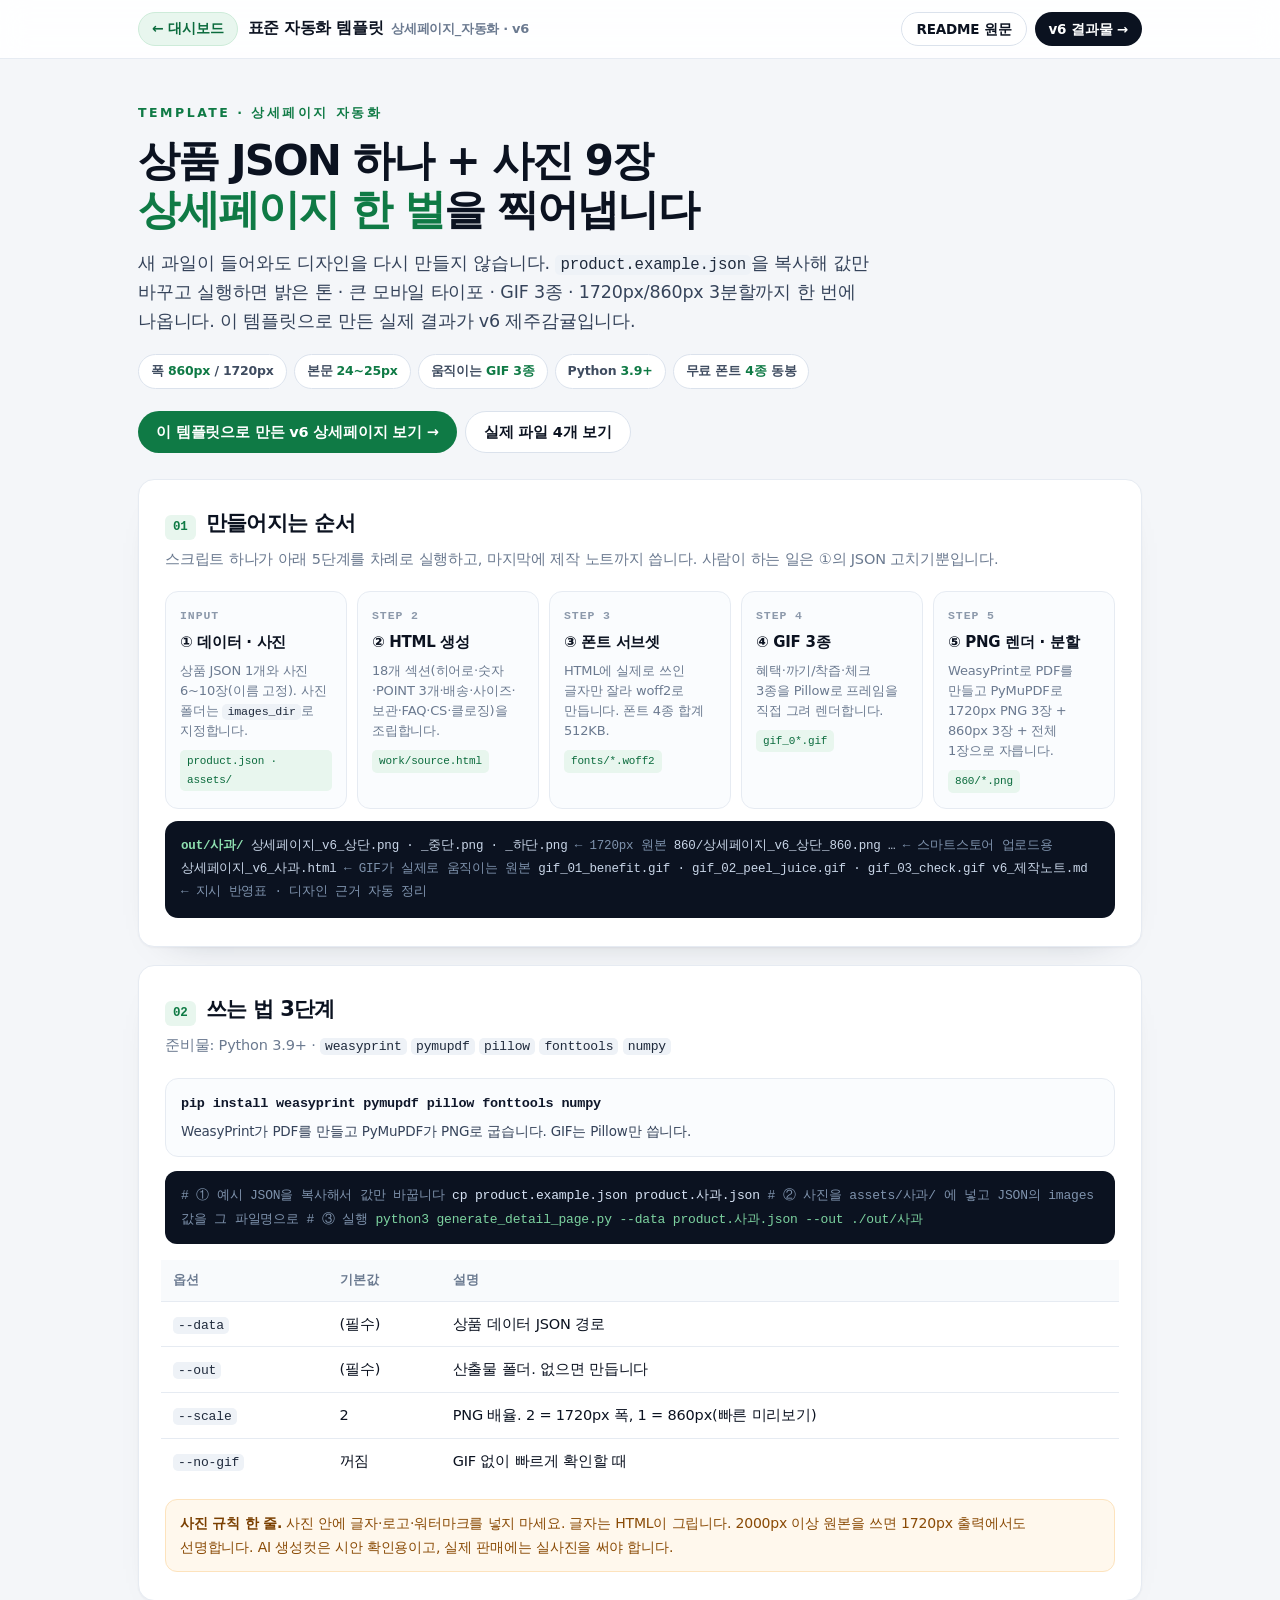
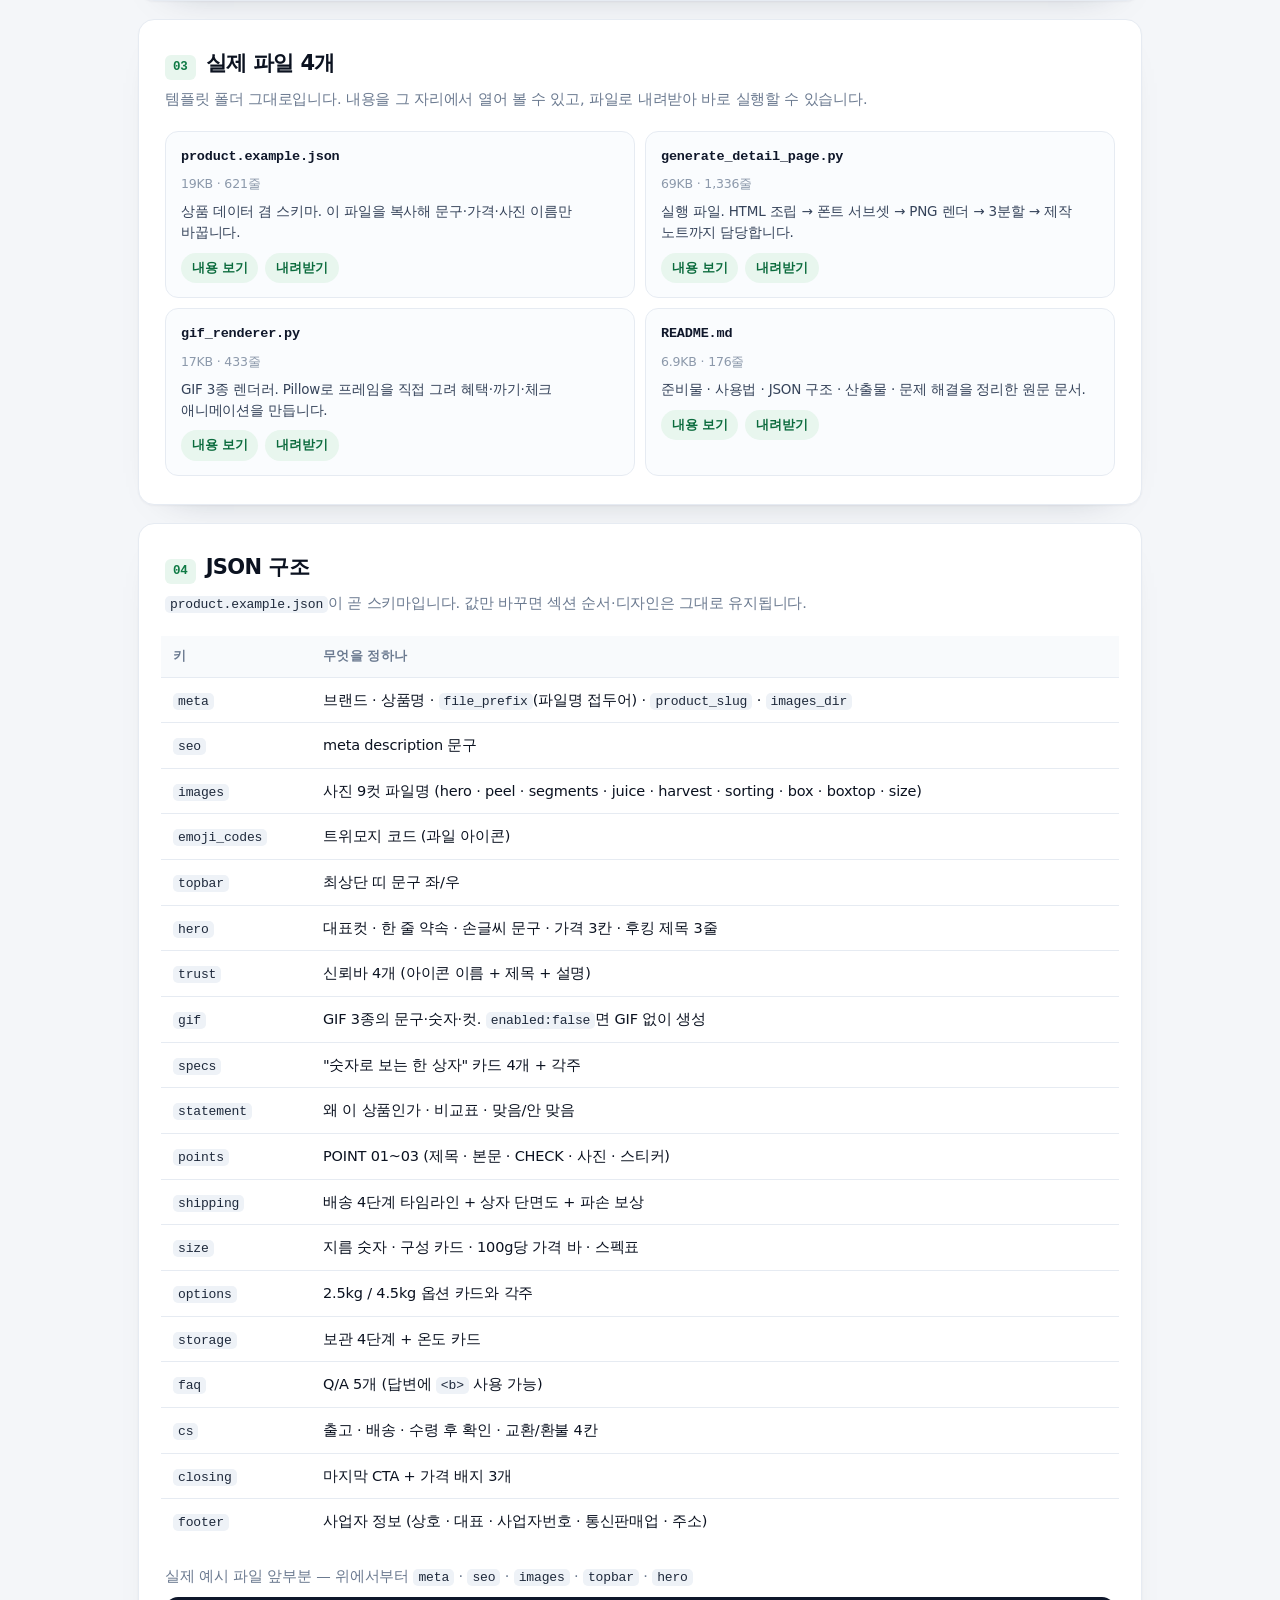
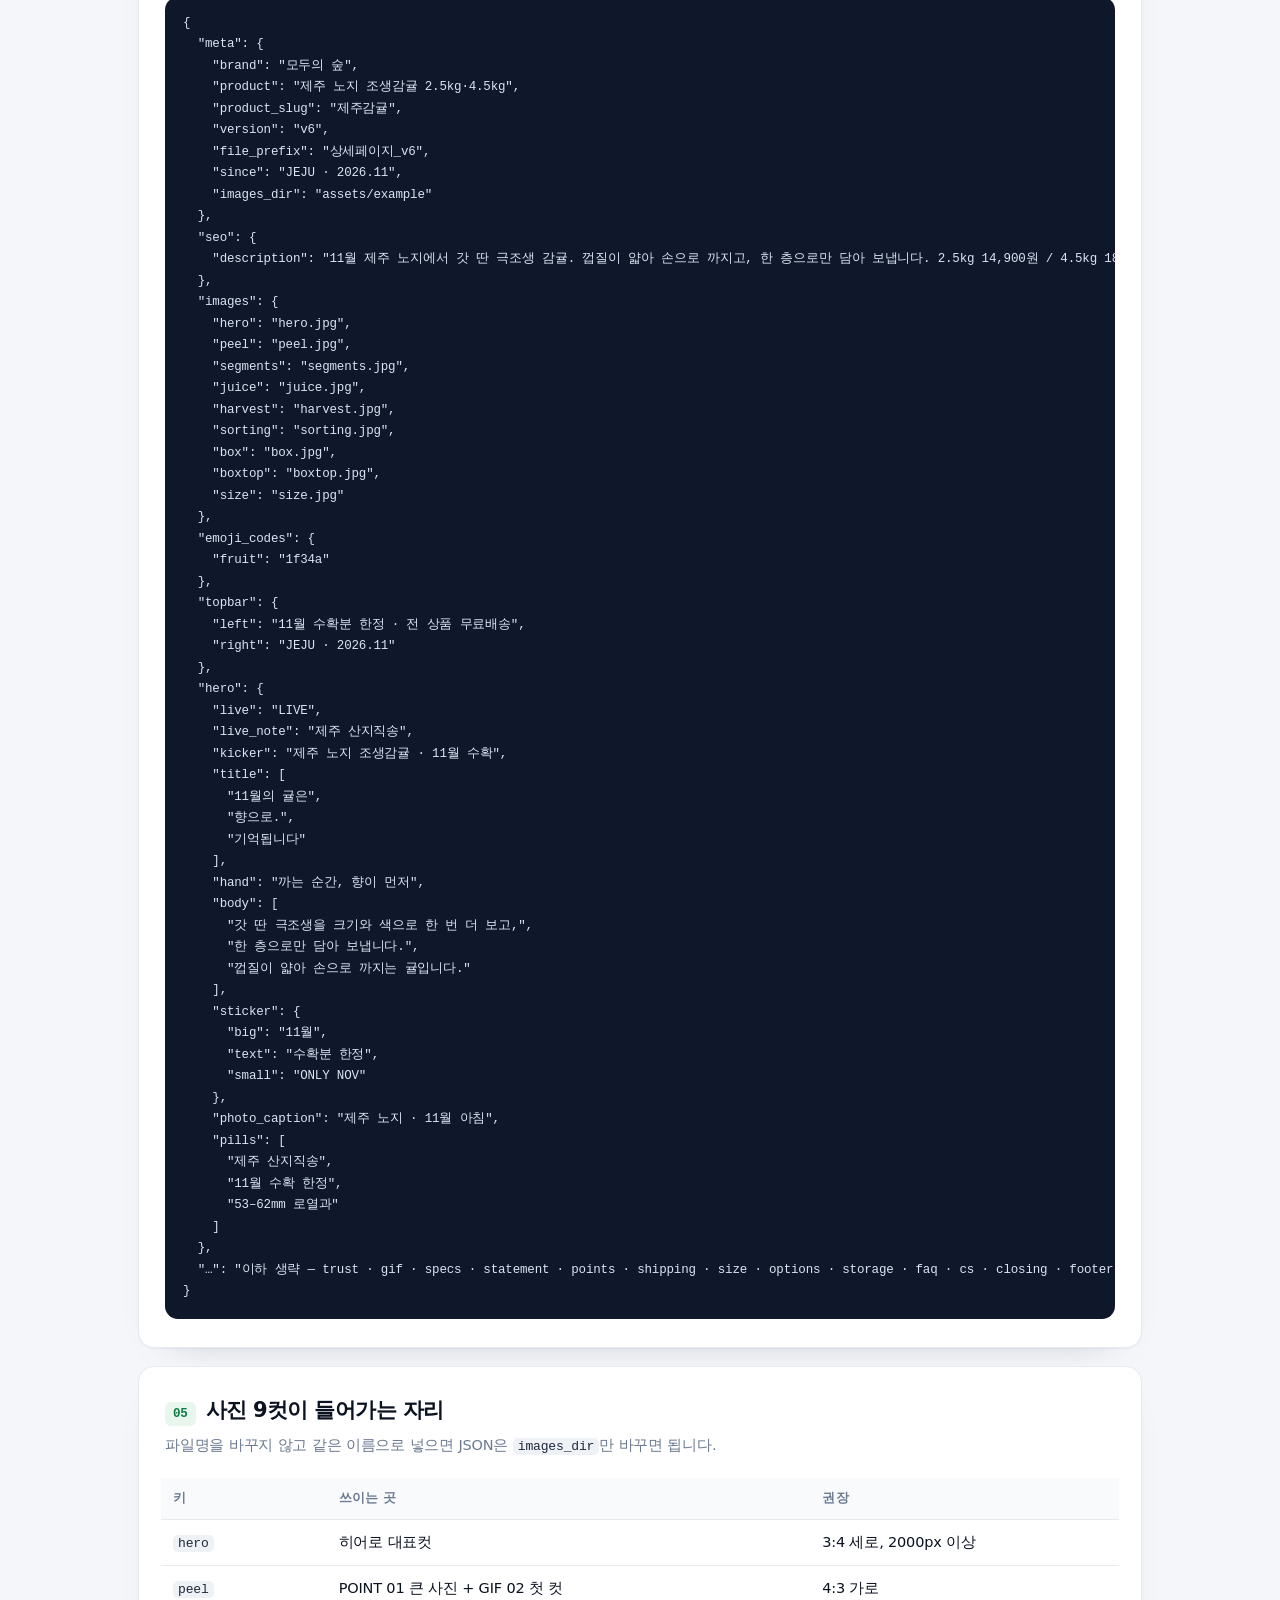
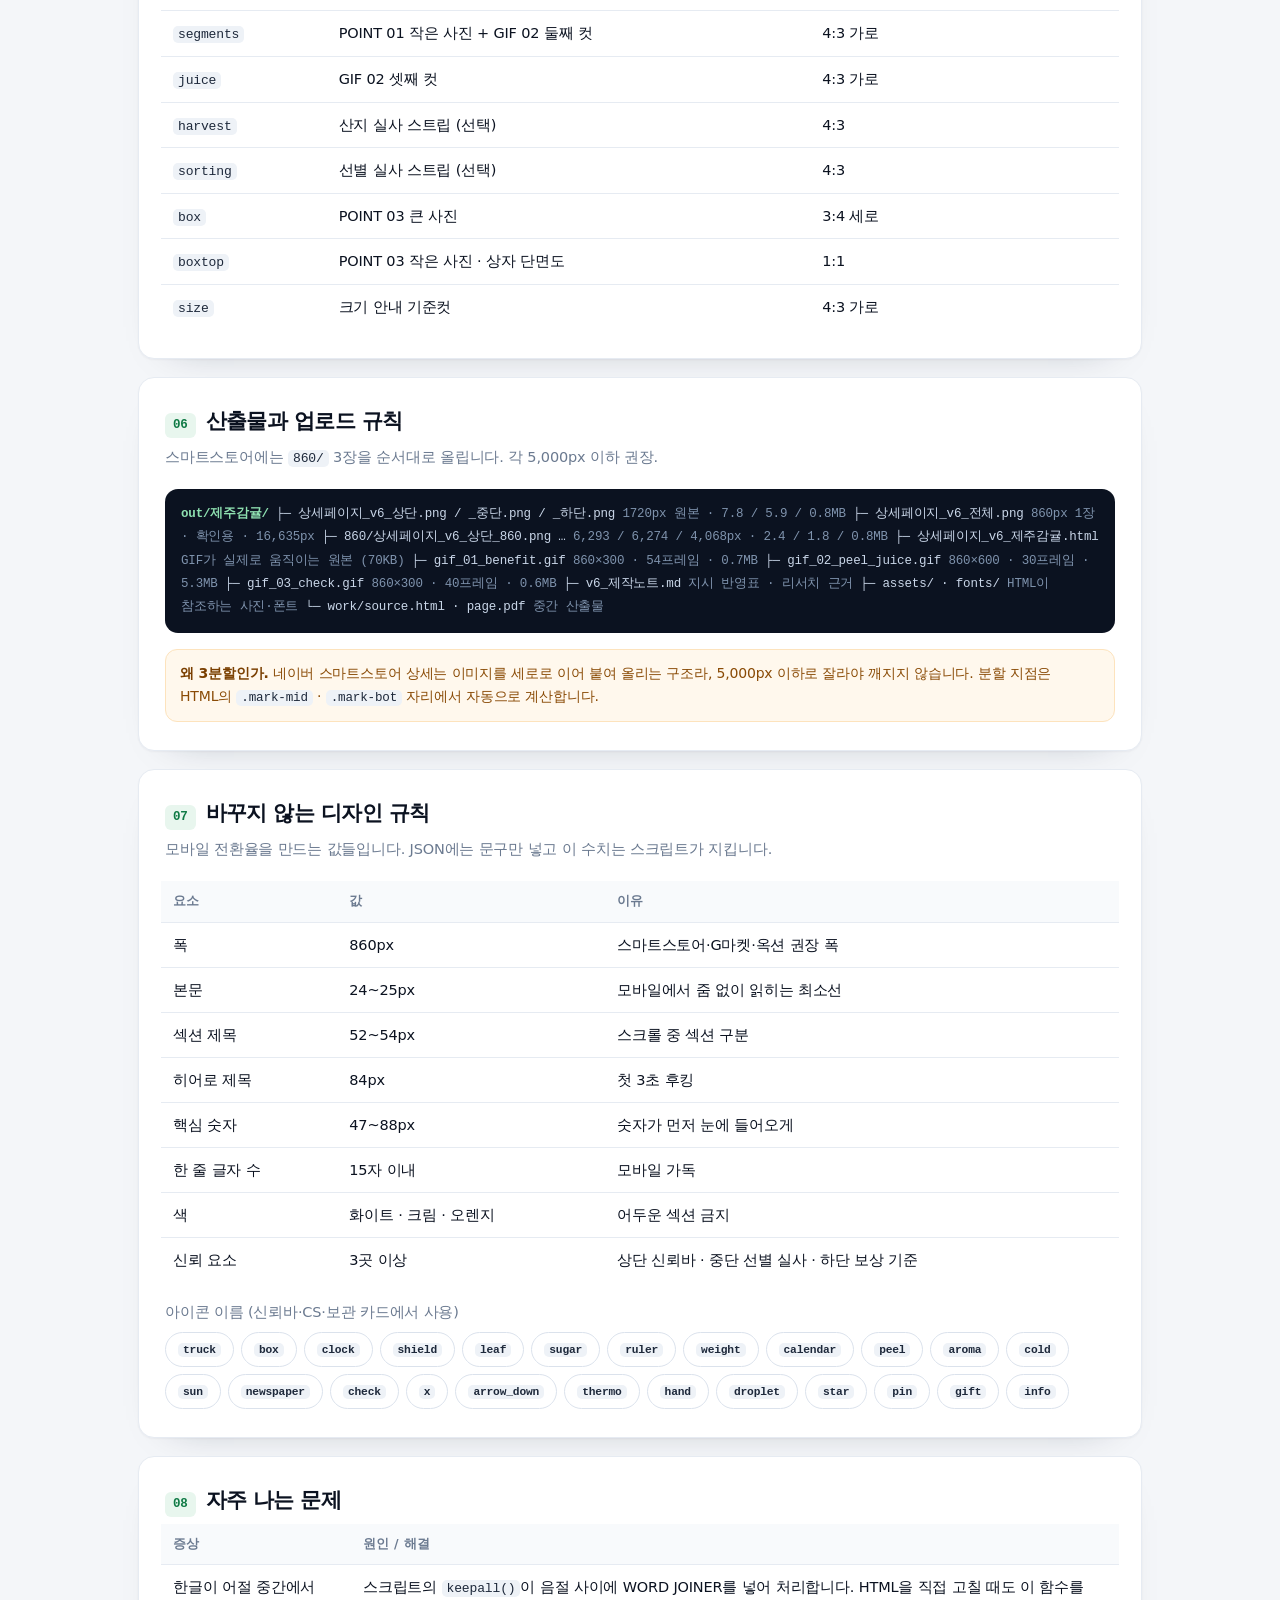
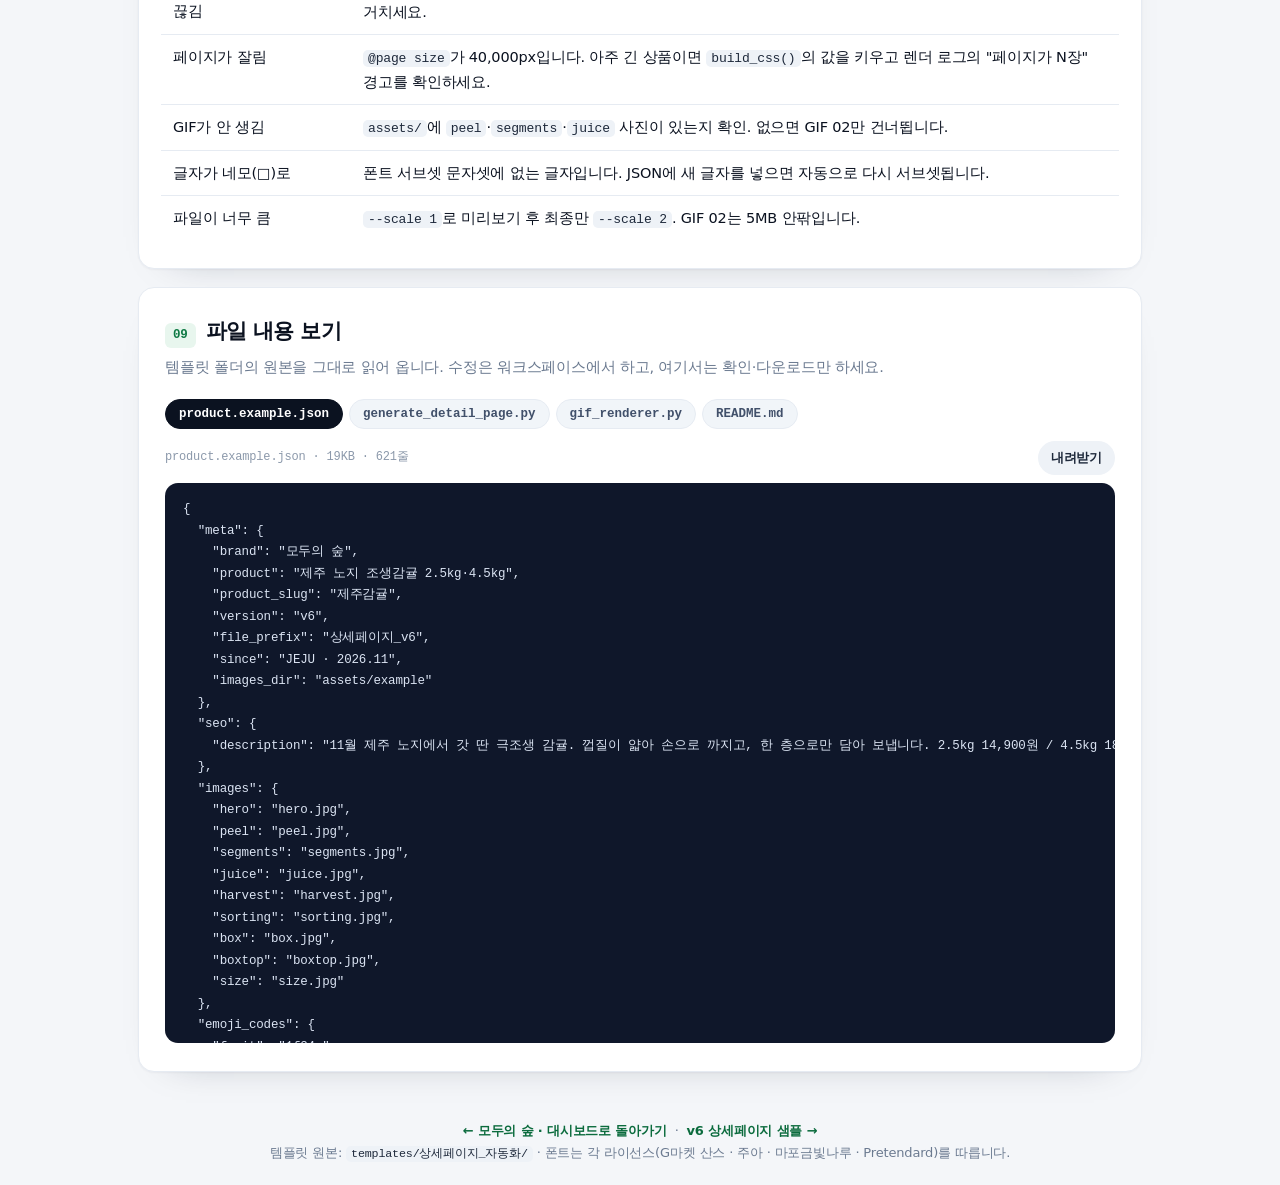
==== samples/template/index.html @ cef8c8df "feat: v6 상세페이지 샘플·표준 자동화 템플릿 페이지 추가 및 대시보드 링크 연결 - samples/v6: v6 제주감귤 상세페이지를 웹에서 그대로 보는 샘플 (860px 뷰" ====
<!DOCTYPE html>
<html lang="ko">
<head>
<meta charset="utf-8" />
<meta name="viewport" content="width=device-width, initial-scale=1" />
<title>표준 자동화 템플릿 | 매장경영노트</title>
<meta name="description" content="상품 JSON 하나와 사진 몇 장으로 스마트스토어 상세페이지를 통째로 찍어내는 표준 자동화 템플릿 — 구조·사용법·JSON 스키마·산출물 규칙." />
<meta name="theme-color" content="#ffffff" />
<style>
  :root{
    --bg:#f4f6f9; --surface:#fff; --ink:#0b1220; --ink2:#35435a; --muted:#6b7a90; --muted2:#8c99ab;
    --line:#e6ebf2; --line2:#dbe2ec; --forest:#0f7a45; --forest-soft:#e8f6ee; --orange:#e2580f;
    --code-bg:#0f172a; --code-ink:#dbe4f3; --radius:16px;
    --font:"Pretendard Variable",Pretendard,-apple-system,BlinkMacSystemFont,system-ui,"Apple SD Gothic Neo","Malgun Gothic","Noto Sans KR",sans-serif;
    --mono:"SF Mono",ui-monospace,SFMono-Regular,Menlo,Consolas,"D2Coding","Nanum Gothic Coding",monospace;
  }
  *{box-sizing:border-box}
  html{-webkit-text-size-adjust:100%}
  body{margin:0;background:var(--bg);color:var(--ink);font-family:var(--font);font-size:16px;line-height:1.66;
    letter-spacing:-.011em;word-break:keep-all;overflow-wrap:break-word;-webkit-font-smoothing:antialiased}
  a{color:inherit;text-decoration:none}
  code{font-family:var(--mono);font-size:.9em;background:#eef2f7;border-radius:5px;padding:1px 5px;color:#1e293b}
  .wrap{max-width:1040px;margin:0 auto;padding:0 18px}

  /* 상단 바 */
  .bar{position:sticky;top:0;z-index:50;background:rgba(255,255,255,.9);backdrop-filter:saturate(180%) blur(14px);
    -webkit-backdrop-filter:saturate(180%) blur(14px);border-bottom:1px solid var(--line)}
  .bar .wrap{display:flex;align-items:center;gap:10px;height:58px}
  .back{display:inline-flex;align-items:center;gap:6px;height:34px;padding:0 13px;border-radius:100px;
    background:var(--forest-soft);color:#0b6b3d;font-weight:700;font-size:14px;border:1px solid #cdebd9;flex:none}
  .bar .ttl{font-weight:800;font-size:15.5px;letter-spacing:-.02em;white-space:nowrap;overflow:hidden;text-overflow:ellipsis}
  .bar .ttl span{font-weight:600;color:var(--muted);font-size:13px;margin-left:8px}
  .bar .right{margin-left:auto;display:flex;gap:8px;flex:none}
  .pill{display:inline-flex;align-items:center;height:34px;padding:0 14px;border-radius:100px;font-size:13.5px;font-weight:700;
    background:#0b1220;color:#fff}
  .pill.ghost{background:#fff;color:var(--ink);border:1px solid var(--line2)}
  @media (max-width:720px){ .bar .ttl span{display:none} .pill.ghost{display:none} }

  /* 히어로 */
  .hero{padding:44px 0 8px}
  .eyebrow{font-size:12.5px;font-weight:800;letter-spacing:.2em;color:var(--forest);text-transform:uppercase}
  h1{font-size:clamp(28px,4.4vw,42px);line-height:1.18;letter-spacing:-.045em;font-weight:800;margin:12px 0 0}
  h1 em{font-style:normal;color:var(--forest)}
  .lead{font-size:17.5px;color:var(--ink2);margin:14px 0 0;max-width:66ch}
  .chips{display:flex;flex-wrap:wrap;gap:7px;margin:18px 0 0}
  .chip{font-size:12.5px;font-weight:700;color:#3f4c60;background:#fff;border:1px solid var(--line2);border-radius:100px;padding:6px 12px}
  .chip b{color:var(--forest)}
  .btns{display:flex;flex-wrap:wrap;gap:8px;margin:22px 0 0}
  .btn{display:inline-flex;align-items:center;gap:6px;height:42px;padding:0 18px;border-radius:100px;background:var(--forest);
    color:#fff;font-weight:700;font-size:14.5px}
  .btn.ghost{background:#fff;color:var(--ink);border:1px solid var(--line2)}
  .btn.small{height:34px;padding:0 13px;font-size:13px;background:#eef2f7;color:#1e293b;font-weight:700}

  /* 섹션 */
  section.block{background:var(--surface);border:1px solid var(--line);border-radius:var(--radius);padding:26px 26px 28px;margin:18px 0;
    box-shadow:0 1px 2px rgba(15,23,42,.04),0 16px 40px -34px rgba(15,23,42,.4)}
  @media (max-width:640px){ section.block{padding:20px 16px 22px;border-radius:14px} }
  .blk-head{display:flex;align-items:baseline;gap:10px;flex-wrap:wrap;margin-bottom:6px}
  .blk-num{font-family:var(--mono);font-size:12.5px;font-weight:700;color:var(--forest);background:var(--forest-soft);
    border-radius:6px;padding:2px 8px}
  h2{font-size:21px;font-weight:800;letter-spacing:-.03em;margin:0}
  .blk-sub{color:var(--muted);font-size:14.5px;margin:6px 0 20px}

  /* 흐름도 */
  .flow{display:grid;grid-template-columns:repeat(5,1fr);gap:10px;align-items:stretch}
  @media (max-width:900px){ .flow{grid-template-columns:repeat(2,1fr)} }
  @media (max-width:520px){ .flow{grid-template-columns:1fr} }
  .step{position:relative;background:#fafcfe;border:1px solid var(--line);border-radius:13px;padding:14px 14px 15px}
  .step .k{font-family:var(--mono);font-size:11.5px;font-weight:700;color:var(--muted2);letter-spacing:.08em}
  .step h3{font-size:15px;font-weight:800;margin:5px 0 6px;letter-spacing:-.02em}
  .step p{margin:0;font-size:13px;color:var(--muted);line-height:1.55}
  .step .tag2{display:inline-block;margin-top:9px;font-family:var(--mono);font-size:11px;color:#0b6b3d;background:var(--forest-soft);
    border-radius:5px;padding:2px 7px}
  .arrow{display:flex;align-items:center;justify-content:center;color:#b8c4d4;font-size:18px;font-weight:700}
  @media (max-width:900px){ .arrow{display:none} }
  .out{margin-top:12px;background:#0b1220;color:#c9d6e8;border-radius:13px;padding:14px 16px;font-family:var(--mono);font-size:12.5px;line-height:1.85;overflow-x:auto}
  .out b{color:#8ee0b0;font-weight:600}

  /* 표 */
  .tw{overflow-x:auto;-webkit-overflow-scrolling:touch;margin:0 -4px}
  table{border-collapse:collapse;width:100%;font-size:14.5px;min-width:520px}
  th,td{text-align:left;padding:10px 12px;border-bottom:1px solid var(--line);vertical-align:top}
  th{font-size:12.5px;font-weight:800;color:var(--muted);letter-spacing:.02em;background:#f8fafc;white-space:nowrap}
  tbody tr:last-child td{border-bottom:0}
  td code{white-space:nowrap}
  .num{font-variant-numeric:tabular-nums}

  /* 파일 카드 */
  .files{display:grid;grid-template-columns:repeat(2,1fr);gap:10px}
  @media (max-width:760px){ .files{grid-template-columns:1fr} }
  .file{background:#fafcfe;border:1px solid var(--line);border-radius:13px;padding:14px 15px;display:flex;flex-direction:column;gap:6px}
  .file .fn{font-family:var(--mono);font-size:13.5px;font-weight:700;color:#0f172a;word-break:break-all}
  .file .meta{font-size:12.5px;color:var(--muted2);font-variant-numeric:tabular-nums}
  .file .role{font-size:13.5px;color:var(--ink2);line-height:1.55}
  .file .acts{display:flex;gap:7px;margin-top:4px}
  .file .acts a{font-size:12.5px;font-weight:700;color:#0b6b3d;background:var(--forest-soft);border-radius:100px;padding:5px 11px}

  /* 코드 */
  pre.code{background:var(--code-bg);color:var(--code-ink);border-radius:13px;padding:16px 18px;overflow:auto;
    font-family:var(--mono);font-size:12.5px;line-height:1.72;margin:0}
  pre.code::-webkit-scrollbar{height:9px;width:9px}
  pre.code::-webkit-scrollbar-thumb{background:#334155;border-radius:9px}
  .cmd{background:#0b1220;color:#d7e3f4;border-radius:12px;padding:13px 16px;font-family:var(--mono);font-size:13px;overflow-x:auto;line-height:1.8}
  .cmd i{color:#7dd3a0;font-style:normal}
  .cmd span{color:#7f93ad}
  .note{background:#fff8ed;border:1px solid #fde3bd;border-radius:12px;padding:12px 14px;color:#8a4b06;font-size:14px;margin:16px 0 0}
  .note b{color:#7a3f00}

  /* 뷰어 */
  .tabs{display:flex;gap:6px;flex-wrap:wrap;margin:0 0 12px}
  .tab{font-family:var(--mono);font-size:12.5px;font-weight:700;color:#41506a;background:#f1f5f9;border:1px solid var(--line);
    border-radius:100px;padding:7px 13px;cursor:pointer}
  .tab.on{background:#0b1220;color:#fff;border-color:#0b1220}
  .viewbar{display:flex;align-items:center;gap:8px;margin:0 0 8px;font-size:12.5px;color:var(--muted)}
  .viewbar .sp{margin-left:auto}
  #viewer{max-height:560px;overflow:auto;white-space:pre;tab-size:2}
  #vmeta{font-family:var(--mono);font-size:12px;color:var(--muted2)}

  ul.plain{margin:0;padding-left:18px;color:var(--ink2);font-size:14.5px}
  ul.plain li{margin:4px 0}
  .foot{padding:30px 0 46px;color:var(--muted);font-size:13px;text-align:center}
  .foot a{font-weight:700;color:#0b6b3d}
</style>
</head>
<body>

<div class="bar"><div class="wrap">
  <a class="back" href="../../#/forest">← 대시보드</a>
  <div class="ttl">표준 자동화 템플릿<span>상세페이지_자동화 · v6</span></div>
  <div class="right">
    <a class="pill ghost" href="files/README.md" target="_blank" rel="noopener">README 원문</a>
    <a class="pill" href="../v6/">v6 결과물 →</a>
  </div>
</div></div>

<div class="wrap">

  <div class="hero">
    <div class="eyebrow">Template · 상세페이지 자동화</div>
    <h1>상품 JSON 하나 + 사진 9장<br /><em>상세페이지 한 벌</em>을 찍어냅니다</h1>
    <p class="lead">새 과일이 들어와도 디자인을 다시 만들지 않습니다. <code>product.example.json</code>을 복사해 값만 바꾸고 실행하면
      밝은 톤 · 큰 모바일 타이포 · GIF 3종 · 1720px/860px 3분할까지 한 번에 나옵니다. 이 템플릿으로 만든 실제 결과가 v6 제주감귤입니다.</p>
    <div class="chips">
      <span class="chip">폭 <b>860px</b> / 1720px</span>
      <span class="chip">본문 <b>24~25px</b></span>
      <span class="chip">움직이는 <b>GIF 3종</b></span>
      <span class="chip">Python <b>3.9+</b></span>
      <span class="chip">무료 폰트 <b>4종</b> 동봉</span>
    </div>
    <div class="btns">
      <a class="btn" href="../v6/">이 템플릿으로 만든 v6 상세페이지 보기 →</a>
      <a class="btn ghost" href="#files">실제 파일 4개 보기</a>
    </div>
  </div>

  <!-- 1. 흐름 -->
  <section class="block">
    <div class="blk-head"><span class="blk-num">01</span><h2>만들어지는 순서</h2></div>
    <p class="blk-sub">스크립트 하나가 아래 5단계를 차례로 실행하고, 마지막에 제작 노트까지 씁니다. 사람이 하는 일은 ①의 JSON 고치기뿐입니다.</p>
    <div class="flow">
      <div class="step">
        <div class="k">INPUT</div>
        <h3>① 데이터 · 사진</h3>
        <p>상품 JSON 1개와 사진 6~10장(이름 고정). 사진 폴더는 <code>images_dir</code>로 지정합니다.</p>
        <span class="tag2">product.json · assets/</span>
      </div>
      <div class="step">
        <div class="k">STEP 2</div>
        <h3>② HTML 생성</h3>
        <p>18개 섹션(히어로·숫자·POINT 3개·배송·사이즈·보관·FAQ·CS·클로징)을 조립합니다.</p>
        <span class="tag2">work/source.html</span>
      </div>
      <div class="step">
        <div class="k">STEP 3</div>
        <h3>③ 폰트 서브셋</h3>
        <p>HTML에 실제로 쓰인 글자만 잘라 woff2로 만듭니다. 폰트 4종 합계 512KB.</p>
        <span class="tag2">fonts/*.woff2</span>
      </div>
      <div class="step">
        <div class="k">STEP 4</div>
        <h3>④ GIF 3종</h3>
        <p>혜택·까기/착즙·체크 3종을 Pillow로 프레임을 직접 그려 렌더합니다.</p>
        <span class="tag2">gif_0*.gif</span>
      </div>
      <div class="step">
        <div class="k">STEP 5</div>
        <h3>⑤ PNG 렌더 · 분할</h3>
        <p>WeasyPrint로 PDF를 만들고 PyMuPDF로 1720px PNG 3장 + 860px 3장 + 전체 1장으로 자릅니다.</p>
        <span class="tag2">860/*.png</span>
      </div>
    </div>
    <div class="out"><b>out/사과/</b>
  상세페이지_v6_상단.png · _중단.png · _하단.png   <span style="color:#7f93ad">← 1720px 원본</span>
  860/상세페이지_v6_상단_860.png …                <span style="color:#7f93ad">← 스마트스토어 업로드용</span>
  상세페이지_v6_사과.html                         <span style="color:#7f93ad">← GIF가 실제로 움직이는 원본</span>
  gif_01_benefit.gif · gif_02_peel_juice.gif · gif_03_check.gif
  v6_제작노트.md                                  <span style="color:#7f93ad">← 지시 반영표 · 디자인 근거 자동 정리</span></div>
  </section>

  <!-- 2. 사용법 -->
  <section class="block">
    <div class="blk-head"><span class="blk-num">02</span><h2>쓰는 법 3단계</h2></div>
    <p class="blk-sub">준비물: Python 3.9+ · <code>weasyprint</code> <code>pymupdf</code> <code>pillow</code> <code>fonttools</code> <code>numpy</code></p>
    <div class="files" style="margin-bottom:14px">
      <div class="file" style="grid-column:1/-1">
        <div class="fn">pip install weasyprint pymupdf pillow fonttools numpy</div>
        <div class="role">WeasyPrint가 PDF를 만들고 PyMuPDF가 PNG로 굽습니다. GIF는 Pillow만 씁니다.</div>
      </div>
    </div>
    <div class="cmd"><span># ① 예시 JSON을 복사해서 값만 바꿉니다</span>
cp product.example.json product.사과.json

<span># ② 사진을 assets/사과/ 에 넣고 JSON의 images 값을 그 파일명으로</span>

<span># ③ 실행</span>
<i>python3 generate_detail_page.py --data product.사과.json --out ./out/사과</i></div>
    <div class="tw" style="margin-top:16px">
      <table>
        <thead><tr><th>옵션</th><th>기본값</th><th>설명</th></tr></thead>
        <tbody>
          <tr><td><code>--data</code></td><td>(필수)</td><td>상품 데이터 JSON 경로</td></tr>
          <tr><td><code>--out</code></td><td>(필수)</td><td>산출물 폴더. 없으면 만듭니다</td></tr>
          <tr><td><code>--scale</code></td><td class="num">2</td><td>PNG 배율. 2 = 1720px 폭, 1 = 860px(빠른 미리보기)</td></tr>
          <tr><td><code>--no-gif</code></td><td>꺼짐</td><td>GIF 없이 빠르게 확인할 때</td></tr>
        </tbody>
      </table>
    </div>
    <div class="note"><b>사진 규칙 한 줄.</b> 사진 안에 글자·로고·워터마크를 넣지 마세요. 글자는 HTML이 그립니다.
      2000px 이상 원본을 쓰면 1720px 출력에서도 선명합니다. AI 생성컷은 시안 확인용이고, 실제 판매에는 실사진을 써야 합니다.</div>
  </section>

  <!-- 3. 실제 파일 -->
  <section class="block" id="files">
    <div class="blk-head"><span class="blk-num">03</span><h2>실제 파일 4개</h2></div>
    <p class="blk-sub">템플릿 폴더 그대로입니다. 내용을 그 자리에서 열어 볼 수 있고, 파일로 내려받아 바로 실행할 수 있습니다.</p>
    <div class="files" id="filecards"></div>
  </section>

  <!-- 4. JSON 구조 -->
  <section class="block">
    <div class="blk-head"><span class="blk-num">04</span><h2>JSON 구조</h2></div>
    <p class="blk-sub"><code>product.example.json</code>이 곧 스키마입니다. 값만 바꾸면 섹션 순서·디자인은 그대로 유지됩니다.</p>
    <div class="tw">
      <table>
        <thead><tr><th style="width:150px">키</th><th>무엇을 정하나</th></tr></thead>
        <tbody>
          <tr><td><code>meta</code></td><td>브랜드 · 상품명 · <code>file_prefix</code>(파일명 접두어) · <code>product_slug</code> · <code>images_dir</code></td></tr>
          <tr><td><code>seo</code></td><td>meta description 문구</td></tr>
          <tr><td><code>images</code></td><td>사진 9컷 파일명 (hero · peel · segments · juice · harvest · sorting · box · boxtop · size)</td></tr>
          <tr><td><code>emoji_codes</code></td><td>트위모지 코드 (과일 아이콘)</td></tr>
          <tr><td><code>topbar</code></td><td>최상단 띠 문구 좌/우</td></tr>
          <tr><td><code>hero</code></td><td>대표컷 · 한 줄 약속 · 손글씨 문구 · 가격 3칸 · 후킹 제목 3줄</td></tr>
          <tr><td><code>trust</code></td><td>신뢰바 4개 (아이콘 이름 + 제목 + 설명)</td></tr>
          <tr><td><code>gif</code></td><td>GIF 3종의 문구·숫자·컷. <code>enabled:false</code>면 GIF 없이 생성</td></tr>
          <tr><td><code>specs</code></td><td>"숫자로 보는 한 상자" 카드 4개 + 각주</td></tr>
          <tr><td><code>statement</code></td><td>왜 이 상품인가 · 비교표 · 맞음/안 맞음</td></tr>
          <tr><td><code>points</code></td><td>POINT 01~03 (제목 · 본문 · CHECK · 사진 · 스티커)</td></tr>
          <tr><td><code>shipping</code></td><td>배송 4단계 타임라인 + 상자 단면도 + 파손 보상</td></tr>
          <tr><td><code>size</code></td><td>지름 숫자 · 구성 카드 · 100g당 가격 바 · 스펙표</td></tr>
          <tr><td><code>options</code></td><td>2.5kg / 4.5kg 옵션 카드와 각주</td></tr>
          <tr><td><code>storage</code></td><td>보관 4단계 + 온도 카드</td></tr>
          <tr><td><code>faq</code></td><td>Q/A 5개 (답변에 <code>&lt;b&gt;</code> 사용 가능)</td></tr>
          <tr><td><code>cs</code></td><td>출고 · 배송 · 수령 후 확인 · 교환/환불 4칸</td></tr>
          <tr><td><code>closing</code></td><td>마지막 CTA + 가격 배지 3개</td></tr>
          <tr><td><code>footer</code></td><td>사업자 정보 (상호 · 대표 · 사업자번호 · 통신판매업 · 주소)</td></tr>
        </tbody>
      </table>
    </div>
    <p class="blk-sub" style="margin:20px 0 8px">실제 예시 파일 앞부분 — 위에서부터 <code>meta</code> · <code>seo</code> · <code>images</code> · <code>topbar</code> · <code>hero</code></p>
    <pre class="code" id="excerpt">{
  &quot;meta&quot;: {
    &quot;brand&quot;: &quot;모두의 숲&quot;,
    &quot;product&quot;: &quot;제주 노지 조생감귤 2.5kg·4.5kg&quot;,
    &quot;product_slug&quot;: &quot;제주감귤&quot;,
    &quot;version&quot;: &quot;v6&quot;,
    &quot;file_prefix&quot;: &quot;상세페이지_v6&quot;,
    &quot;since&quot;: &quot;JEJU · 2026.11&quot;,
    &quot;images_dir&quot;: &quot;assets/example&quot;
  },
  &quot;seo&quot;: {
    &quot;description&quot;: &quot;11월 제주 노지에서 갓 딴 극조생 감귤. 껍질이 얇아 손으로 까지고, 한 층으로만 담아 보냅니다. 2.5kg 14,900원 / 4.5kg 18,900원, 전 상품 무료배송.&quot;
  },
  &quot;images&quot;: {
    &quot;hero&quot;: &quot;hero.jpg&quot;,
    &quot;peel&quot;: &quot;peel.jpg&quot;,
    &quot;segments&quot;: &quot;segments.jpg&quot;,
    &quot;juice&quot;: &quot;juice.jpg&quot;,
    &quot;harvest&quot;: &quot;harvest.jpg&quot;,
    &quot;sorting&quot;: &quot;sorting.jpg&quot;,
    &quot;box&quot;: &quot;box.jpg&quot;,
    &quot;boxtop&quot;: &quot;boxtop.jpg&quot;,
    &quot;size&quot;: &quot;size.jpg&quot;
  },
  &quot;emoji_codes&quot;: {
    &quot;fruit&quot;: &quot;1f34a&quot;
  },
  &quot;topbar&quot;: {
    &quot;left&quot;: &quot;11월 수확분 한정 · 전 상품 무료배송&quot;,
    &quot;right&quot;: &quot;JEJU · 2026.11&quot;
  },
  &quot;hero&quot;: {
    &quot;live&quot;: &quot;LIVE&quot;,
    &quot;live_note&quot;: &quot;제주 산지직송&quot;,
    &quot;kicker&quot;: &quot;제주 노지 조생감귤 · 11월 수확&quot;,
    &quot;title&quot;: [
      &quot;11월의 귤은&quot;,
      &quot;향으로.&quot;,
      &quot;기억됩니다&quot;
    ],
    &quot;hand&quot;: &quot;까는 순간, 향이 먼저&quot;,
    &quot;body&quot;: [
      &quot;갓 딴 극조생을 크기와 색으로 한 번 더 보고,&quot;,
      &quot;한 층으로만 담아 보냅니다.&quot;,
      &quot;껍질이 얇아 손으로 까지는 귤입니다.&quot;
    ],
    &quot;sticker&quot;: {
      &quot;big&quot;: &quot;11월&quot;,
      &quot;text&quot;: &quot;수확분 한정&quot;,
      &quot;small&quot;: &quot;ONLY NOV&quot;
    },
    &quot;photo_caption&quot;: &quot;제주 노지 · 11월 아침&quot;,
    &quot;pills&quot;: [
      &quot;제주 산지직송&quot;,
      &quot;11월 수확 한정&quot;,
      &quot;53–62mm 로열과&quot;
    ]
  },
  &quot;…&quot;: &quot;이하 생략 — trust · gif · specs · statement · points · shipping · size · options · storage · faq · cs · closing · footer&quot;
}</pre>
  </section>

  <!-- 5. 사진 -->
  <section class="block">
    <div class="blk-head"><span class="blk-num">05</span><h2>사진 9컷이 들어가는 자리</h2></div>
    <p class="blk-sub">파일명을 바꾸지 않고 같은 이름으로 넣으면 JSON은 <code>images_dir</code>만 바꾸면 됩니다.</p>
    <div class="tw">
      <table>
        <thead><tr><th>키</th><th>쓰이는 곳</th><th>권장</th></tr></thead>
        <tbody>
          <tr><td><code>hero</code></td><td>히어로 대표컷</td><td>3:4 세로, 2000px 이상</td></tr>
          <tr><td><code>peel</code></td><td>POINT 01 큰 사진 + GIF 02 첫 컷</td><td>4:3 가로</td></tr>
          <tr><td><code>segments</code></td><td>POINT 01 작은 사진 + GIF 02 둘째 컷</td><td>4:3 가로</td></tr>
          <tr><td><code>juice</code></td><td>GIF 02 셋째 컷</td><td>4:3 가로</td></tr>
          <tr><td><code>harvest</code></td><td>산지 실사 스트립 (선택)</td><td>4:3</td></tr>
          <tr><td><code>sorting</code></td><td>선별 실사 스트립 (선택)</td><td>4:3</td></tr>
          <tr><td><code>box</code></td><td>POINT 03 큰 사진</td><td>3:4 세로</td></tr>
          <tr><td><code>boxtop</code></td><td>POINT 03 작은 사진 · 상자 단면도</td><td>1:1</td></tr>
          <tr><td><code>size</code></td><td>크기 안내 기준컷</td><td>4:3 가로</td></tr>
        </tbody>
      </table>
    </div>
  </section>

  <!-- 6. 산출물 -->
  <section class="block">
    <div class="blk-head"><span class="blk-num">06</span><h2>산출물과 업로드 규칙</h2></div>
    <p class="blk-sub">스마트스토어에는 <code>860/</code> 3장을 순서대로 올립니다. 각 5,000px 이하 권장.</p>
    <div class="out"><b>out/제주감귤/</b>
├─ 상세페이지_v6_상단.png / _중단.png / _하단.png   <span style="color:#7f93ad">1720px 원본 · 7.8 / 5.9 / 0.8MB</span>
├─ 상세페이지_v6_전체.png                            <span style="color:#7f93ad">860px 1장 · 확인용 · 16,635px</span>
├─ 860/상세페이지_v6_상단_860.png …                  <span style="color:#7f93ad">6,293 / 6,274 / 4,068px · 2.4 / 1.8 / 0.8MB</span>
├─ 상세페이지_v6_제주감귤.html                       <span style="color:#7f93ad">GIF가 실제로 움직이는 원본 (70KB)</span>
├─ gif_01_benefit.gif   <span style="color:#7f93ad">860×300 · 54프레임 · 0.7MB</span>
├─ gif_02_peel_juice.gif <span style="color:#7f93ad">860×600 · 30프레임 · 5.3MB</span>
├─ gif_03_check.gif     <span style="color:#7f93ad">860×300 · 40프레임 · 0.6MB</span>
├─ v6_제작노트.md                                    <span style="color:#7f93ad">지시 반영표 · 리서치 근거</span>
├─ assets/ · fonts/                                  <span style="color:#7f93ad">HTML이 참조하는 사진·폰트</span>
└─ work/source.html · page.pdf                       <span style="color:#7f93ad">중간 산출물</span></div>
    <div class="note"><b>왜 3분할인가.</b> 네이버 스마트스토어 상세는 이미지를 세로로 이어 붙여 올리는 구조라, 5,000px 이하로 잘라야
      깨지지 않습니다. 분할 지점은 HTML의 <code>.mark-mid</code> · <code>.mark-bot</code> 자리에서 자동으로 계산합니다.</div>
  </section>

  <!-- 7. 디자인 규칙 -->
  <section class="block">
    <div class="blk-head"><span class="blk-num">07</span><h2>바꾸지 않는 디자인 규칙</h2></div>
    <p class="blk-sub">모바일 전환율을 만드는 값들입니다. JSON에는 문구만 넣고 이 수치는 스크립트가 지킵니다.</p>
    <div class="tw">
      <table>
        <thead><tr><th>요소</th><th>값</th><th>이유</th></tr></thead>
        <tbody>
          <tr><td>폭</td><td class="num">860px</td><td>스마트스토어·G마켓·옥션 권장 폭</td></tr>
          <tr><td>본문</td><td class="num">24~25px</td><td>모바일에서 줌 없이 읽히는 최소선</td></tr>
          <tr><td>섹션 제목</td><td class="num">52~54px</td><td>스크롤 중 섹션 구분</td></tr>
          <tr><td>히어로 제목</td><td class="num">84px</td><td>첫 3초 후킹</td></tr>
          <tr><td>핵심 숫자</td><td class="num">47~88px</td><td>숫자가 먼저 눈에 들어오게</td></tr>
          <tr><td>한 줄 글자 수</td><td class="num">15자 이내</td><td>모바일 가독</td></tr>
          <tr><td>색</td><td>화이트 · 크림 · 오렌지</td><td>어두운 섹션 금지</td></tr>
          <tr><td>신뢰 요소</td><td class="num">3곳 이상</td><td>상단 신뢰바 · 중단 선별 실사 · 하단 보상 기준</td></tr>
        </tbody>
      </table>
    </div>
    <p class="blk-sub" style="margin:18px 0 8px">아이콘 이름 (신뢰바·CS·보관 카드에서 사용)</p>
    <div class="chips" style="margin:0">
      <span class="chip"><code>truck</code></span><span class="chip"><code>box</code></span><span class="chip"><code>clock</code></span>
      <span class="chip"><code>shield</code></span><span class="chip"><code>leaf</code></span><span class="chip"><code>sugar</code></span>
      <span class="chip"><code>ruler</code></span><span class="chip"><code>weight</code></span><span class="chip"><code>calendar</code></span>
      <span class="chip"><code>peel</code></span><span class="chip"><code>aroma</code></span><span class="chip"><code>cold</code></span>
      <span class="chip"><code>sun</code></span><span class="chip"><code>newspaper</code></span><span class="chip"><code>check</code></span>
      <span class="chip"><code>x</code></span><span class="chip"><code>arrow_down</code></span><span class="chip"><code>thermo</code></span>
      <span class="chip"><code>hand</code></span><span class="chip"><code>droplet</code></span><span class="chip"><code>star</code></span>
      <span class="chip"><code>pin</code></span><span class="chip"><code>gift</code></span><span class="chip"><code>info</code></span>
    </div>
  </section>

  <!-- 8. 문제 해결 -->
  <section class="block">
    <div class="blk-head"><span class="blk-num">08</span><h2>자주 나는 문제</h2></div>
    <div class="tw">
      <table>
        <thead><tr><th style="width:190px">증상</th><th>원인 / 해결</th></tr></thead>
        <tbody>
          <tr><td>한글이 어절 중간에서 끊김</td><td>스크립트의 <code>keepall()</code>이 음절 사이에 WORD JOINER를 넣어 처리합니다. HTML을 직접 고칠 때도 이 함수를 거치세요.</td></tr>
          <tr><td>페이지가 잘림</td><td><code>@page size</code>가 40,000px입니다. 아주 긴 상품이면 <code>build_css()</code>의 값을 키우고 렌더 로그의 "페이지가 N장" 경고를 확인하세요.</td></tr>
          <tr><td>GIF가 안 생김</td><td><code>assets/</code>에 <code>peel</code>·<code>segments</code>·<code>juice</code> 사진이 있는지 확인. 없으면 GIF 02만 건너뜁니다.</td></tr>
          <tr><td>글자가 네모(□)로</td><td>폰트 서브셋 문자셋에 없는 글자입니다. JSON에 새 글자를 넣으면 자동으로 다시 서브셋됩니다.</td></tr>
          <tr><td>파일이 너무 큼</td><td><code>--scale 1</code>로 미리보기 후 최종만 <code>--scale 2</code>. GIF 02는 5MB 안팎입니다.</td></tr>
        </tbody>
      </table>
    </div>
  </section>

  <!-- 9. 뷰어 -->
  <section class="block">
    <div class="blk-head"><span class="blk-num">09</span><h2>파일 내용 보기</h2></div>
    <p class="blk-sub">템플릿 폴더의 원본을 그대로 읽어 옵니다. 수정은 워크스페이스에서 하고, 여기서는 확인·다운로드만 하세요.</p>
    <div class="tabs" id="tabs"></div>
    <div class="viewbar"><span id="vmeta">불러오는 중…</span><span class="sp"></span>
      <a class="btn small" id="vdl" href="#" download>내려받기</a></div>
    <pre class="code" id="viewer">탭을 누르면 파일 내용이 표시됩니다.</pre>
  </section>

  <div class="foot">
    <a href="../../#/forest">← 모두의 숲 · 대시보드로 돌아가기</a> &nbsp;·&nbsp; <a href="../v6/">v6 상세페이지 샘플 →</a><br />
    템플릿 원본: <code>templates/상세페이지_자동화/</code> · 폰트는 각 라이선스(G마켓 산스 · 주아 · 마포금빛나루 · Pretendard)를 따릅니다.
  </div>
</div>

<script>
(function () {
  "use strict";
  var FILES = [
    { name: "product.example.json", bytes: 19362, lines: 621, role: "상품 데이터 겸 스키마. 이 파일을 복사해 문구·가격·사진 이름만 바꿉니다.", open: true },
    { name: "generate_detail_page.py", bytes: 70325, lines: 1336, role: "실행 파일. HTML 조립 → 폰트 서브셋 → PNG 렌더 → 3분할 → 제작 노트까지 담당합니다.", open: false },
    { name: "gif_renderer.py", bytes: 17009, lines: 433, role: "GIF 3종 렌더러. Pillow로 프레임을 직접 그려 혜택·까기·체크 애니메이션을 만듭니다.", open: false },
    { name: "README.md", bytes: 7046, lines: 176, role: "준비물 · 사용법 · JSON 구조 · 산출물 · 문제 해결을 정리한 원문 문서.", open: false }
  ];

  function kb(n) { return (n / 1024).toFixed(n < 10240 ? 1 : 0) + "KB"; }
  function esc(s) { return s.replace(/&/g, "&amp;").replace(/</g, "&lt;").replace(/>/g, "&gt;"); }

  var cards = document.getElementById("filecards");
  cards.innerHTML = FILES.map(function (f, i) {
    return '<div class="file">' +
      '<div class="fn">' + f.name + '</div>' +
      '<div class="meta">' + kb(f.bytes) + ' · ' + f.lines.toLocaleString() + '줄</div>' +
      '<div class="role">' + f.role + '</div>' +
      '<div class="acts"><a href="#viewer" data-view="' + i + '">내용 보기</a>' +
      '<a href="files/' + f.name + '" download>내려받기</a></div></div>';
  }).join("");

  var tabs = document.getElementById("tabs");
  tabs.innerHTML = FILES.map(function (f, i) {
    return '<button class="tab" data-view="' + i + '">' + f.name + '</button>';
  }).join("");

  var viewer = document.getElementById("viewer");
  var vmeta = document.getElementById("vmeta");
  var vdl = document.getElementById("vdl");
  var cache = {};
  var current = -1;

  function show(i) {
    var f = FILES[i];
    current = i;
    Array.prototype.forEach.call(document.querySelectorAll(".tab"), function (t) {
      t.classList.toggle("on", Number(t.getAttribute("data-view")) === i);
    });
    vdl.setAttribute("href", "files/" + f.name);
    vdl.setAttribute("download", f.name);
    if (cache[f.name]) { render(f, cache[f.name]); return; }
    vmeta.textContent = f.name + " 불러오는 중…";
    viewer.textContent = "";
    fetch("files/" + f.name, { cache: "no-cache" })
      .then(function (r) { if (!r.ok) throw new Error("HTTP " + r.status); return r.text(); })
      .then(function (t) { cache[f.name] = t; if (current === i) render(f, t); })
      .catch(function (e) {
        vmeta.textContent = "불러오지 못했습니다 (" + e.message + ")";
        viewer.textContent = "이 화면은 http(s)로 열어야 파일을 읽을 수 있습니다.\n아래 '내려받기'로 파일을 받아 보세요.";
      });
  }
  function render(f, text) {
    viewer.textContent = text;
    viewer.scrollTop = 0;
    vmeta.textContent = f.name + " · " + kb(f.bytes) + " · " + f.lines.toLocaleString() + "줄";
  }

  document.addEventListener("click", function (e) {
    var el = e.target.closest("[data-view]");
    if (!el) return;
    show(Number(el.getAttribute("data-view")));
  });

  show(0);
})();
</script>
</body>
</html>
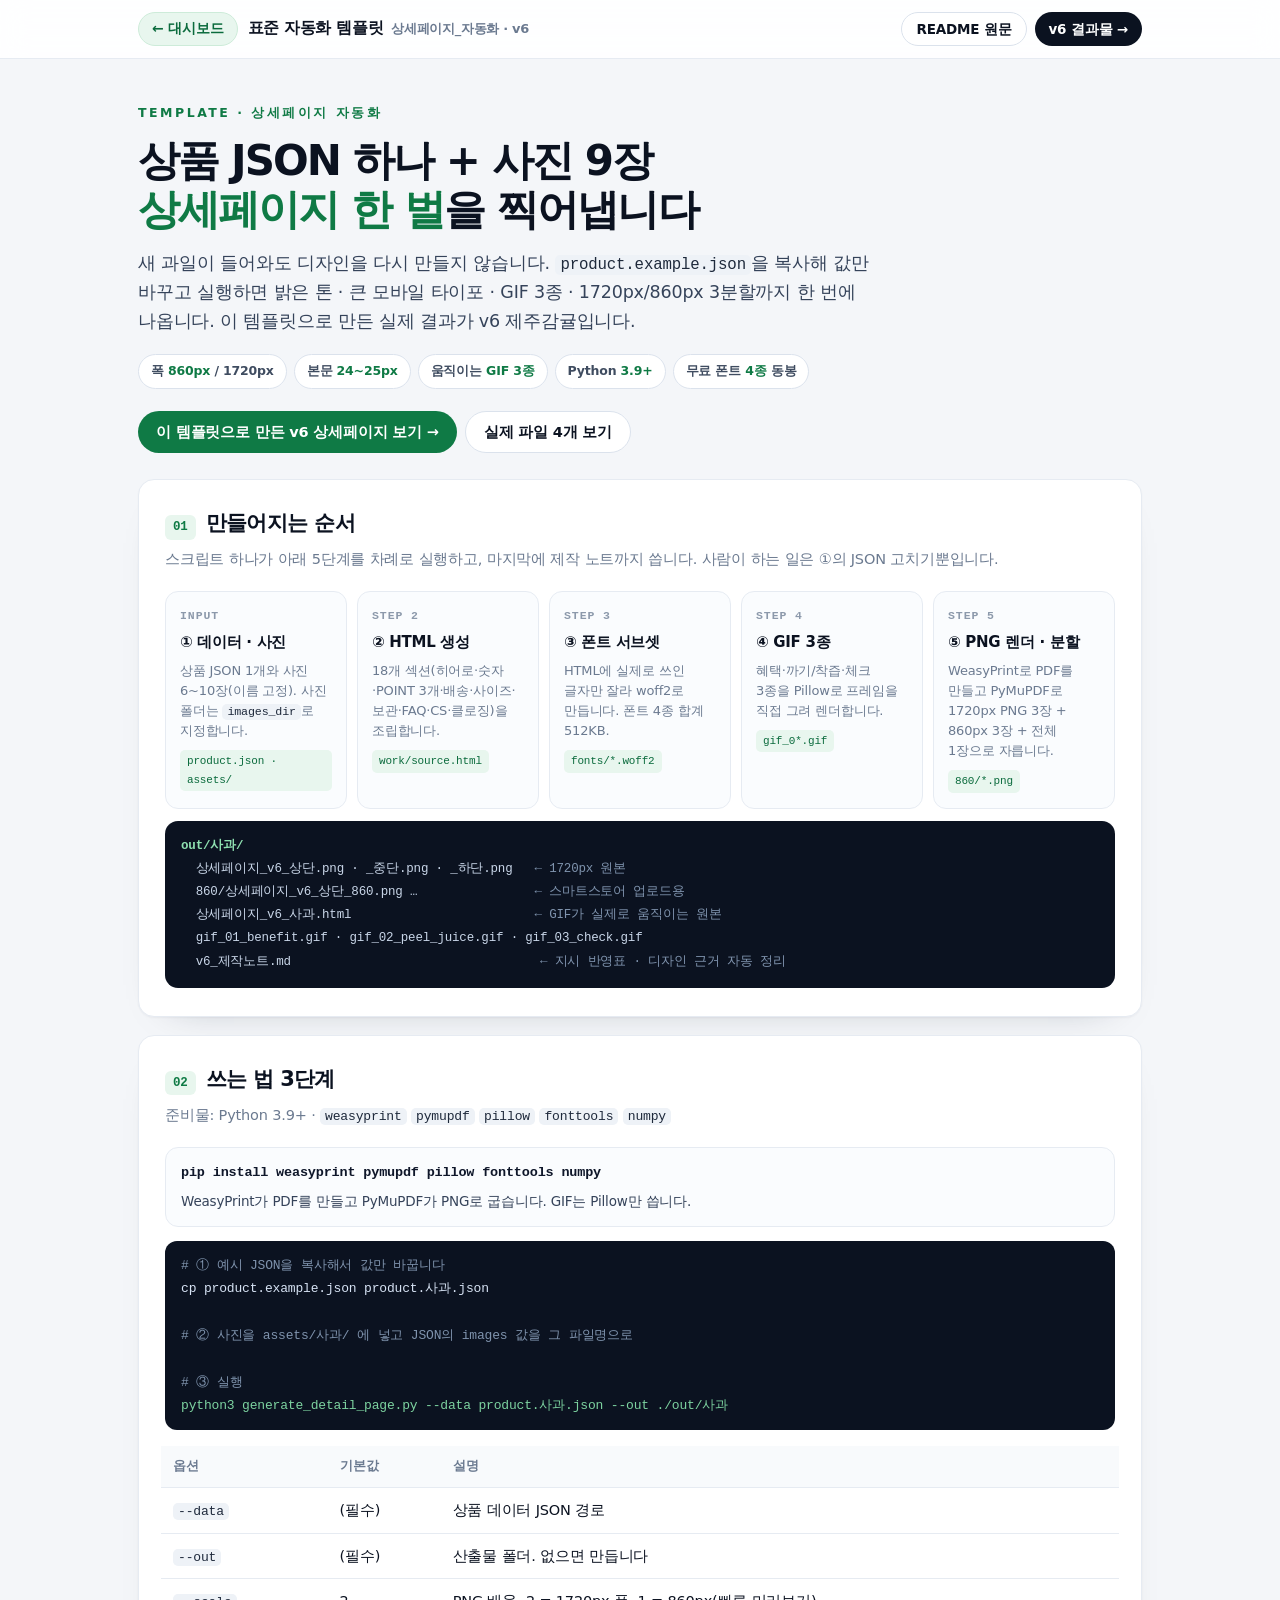
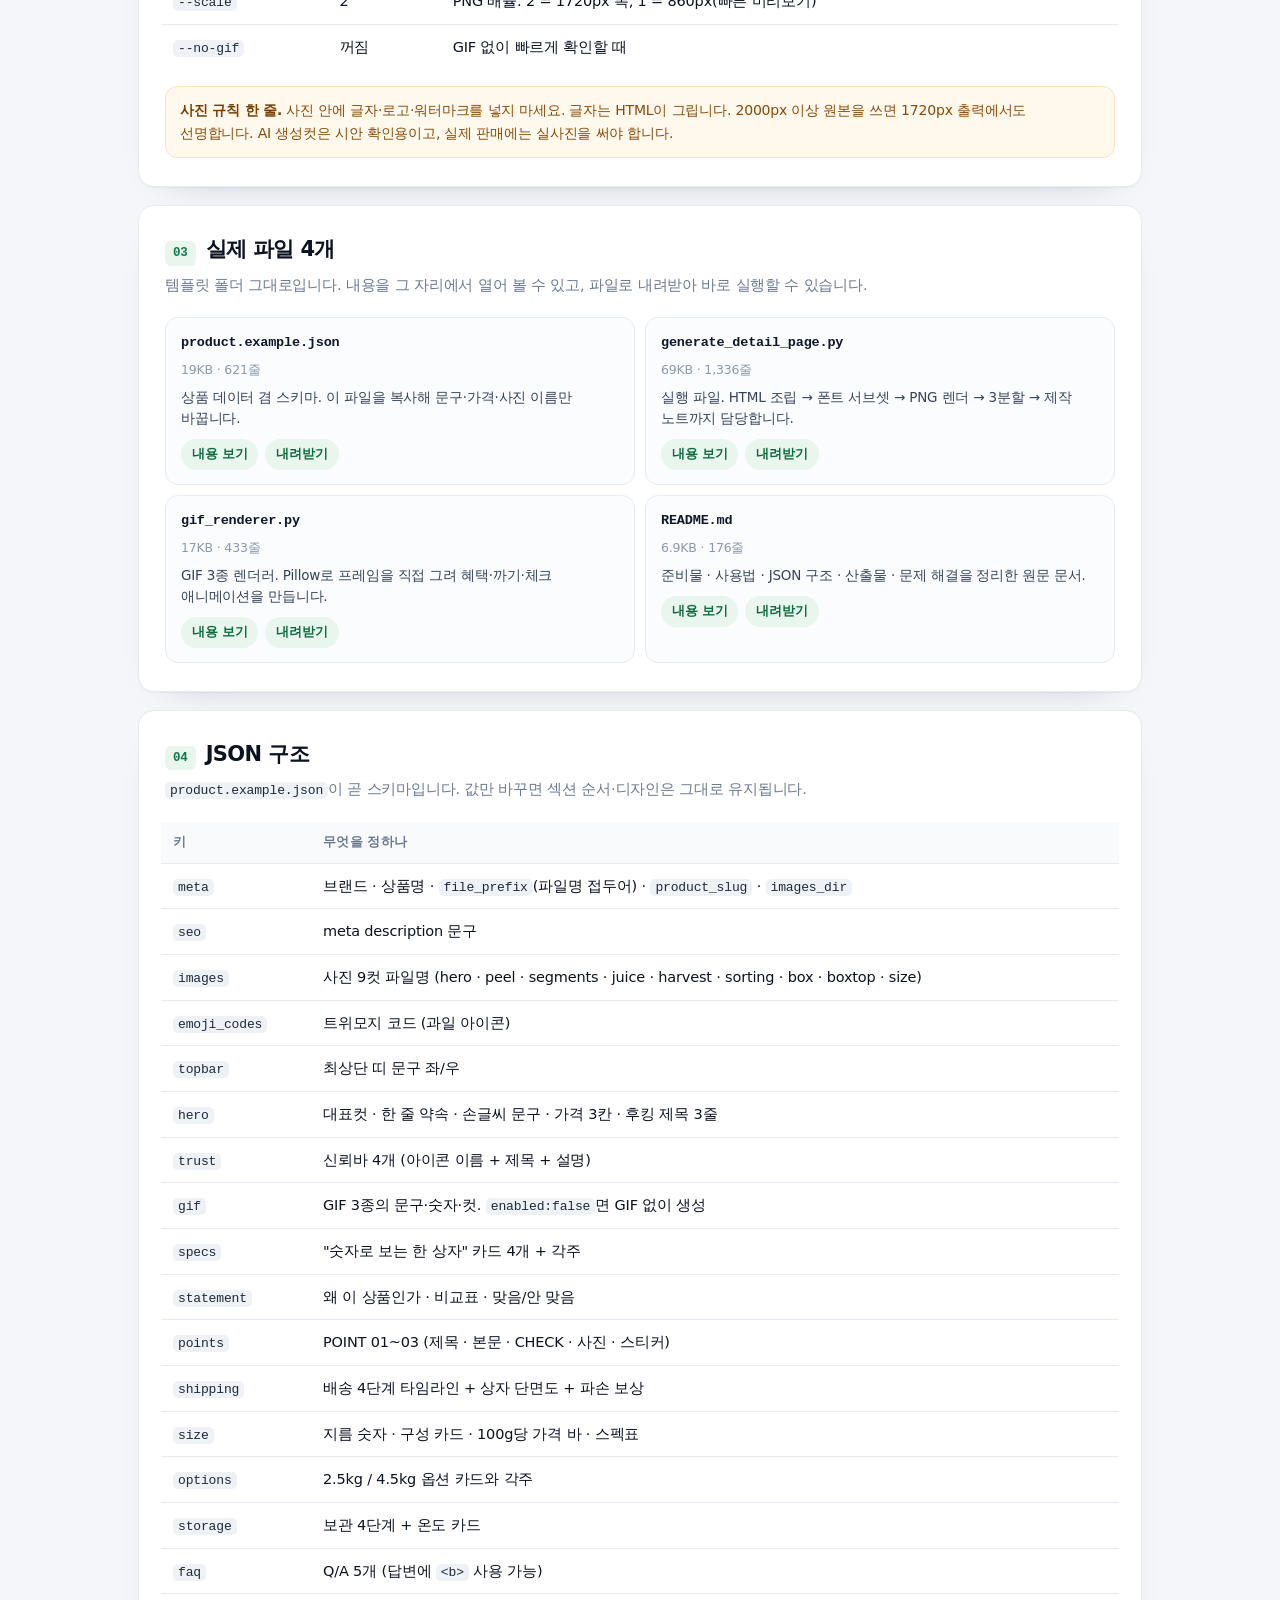
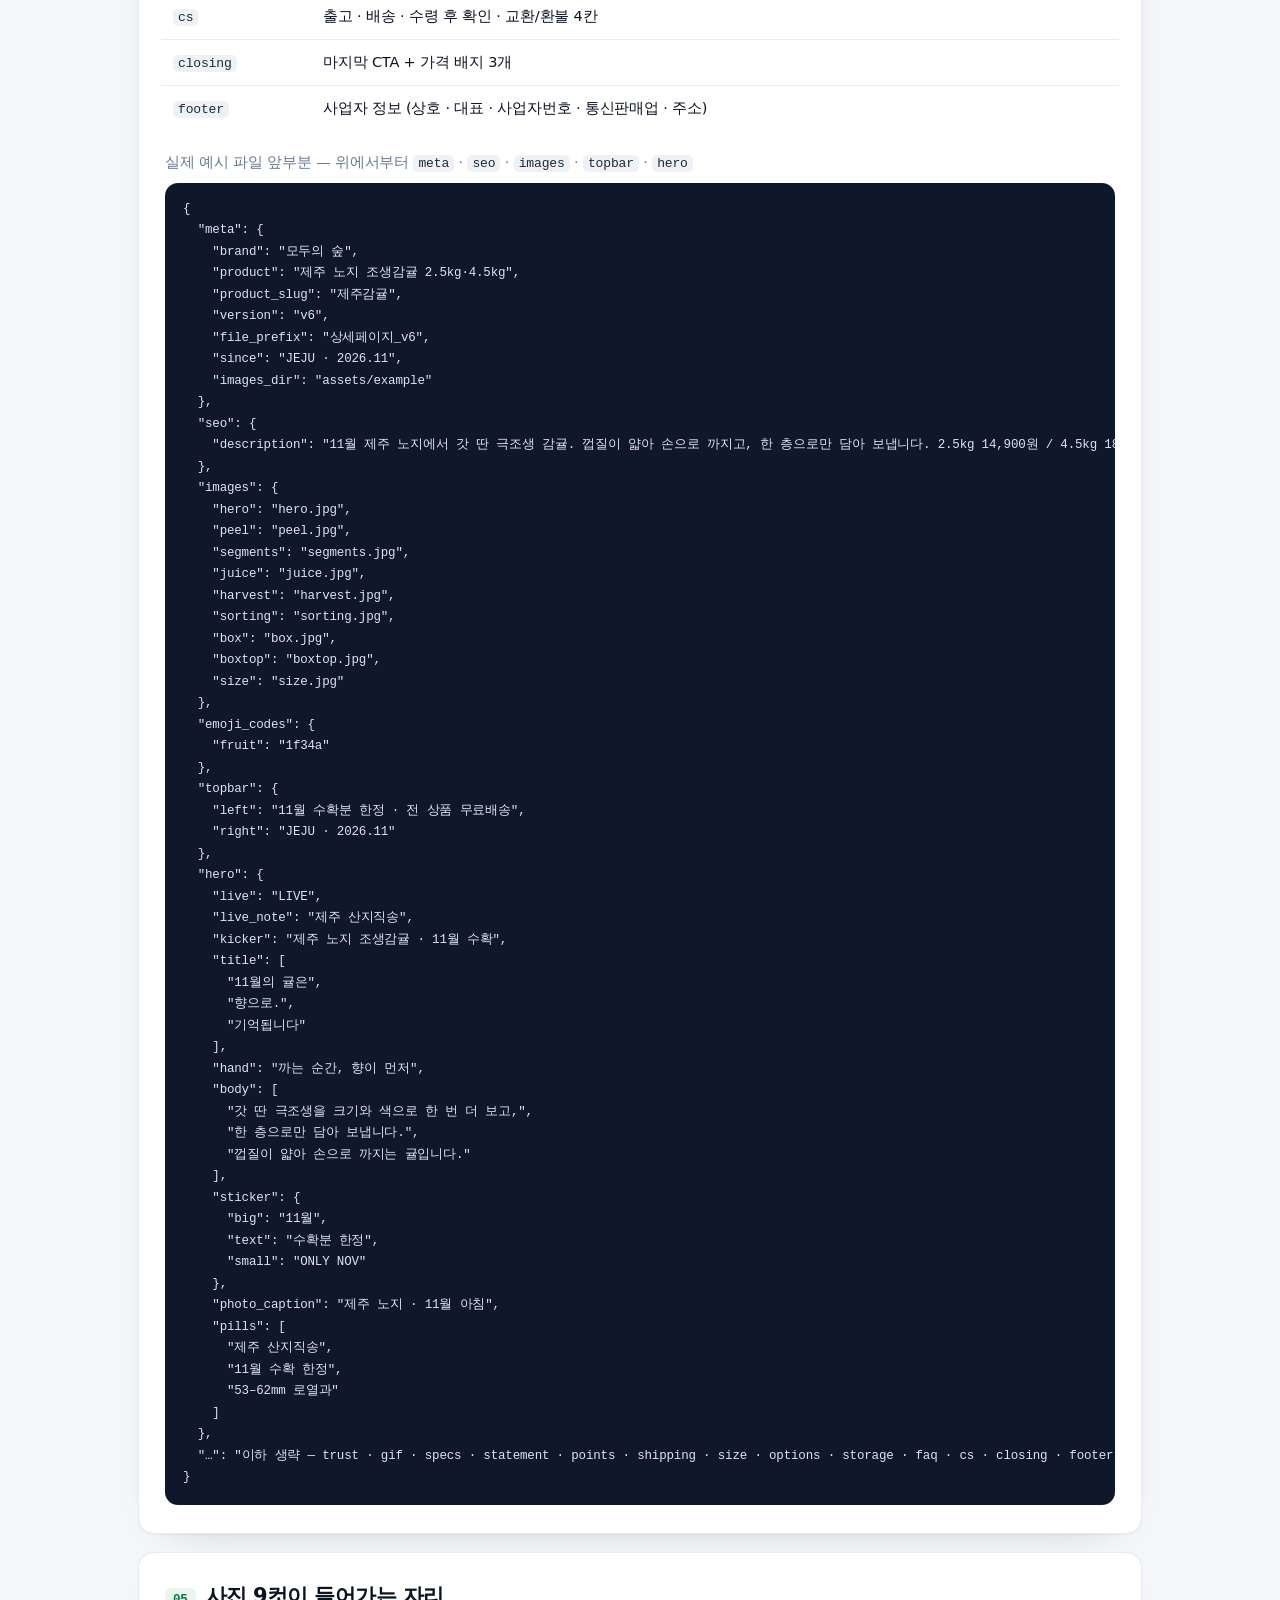
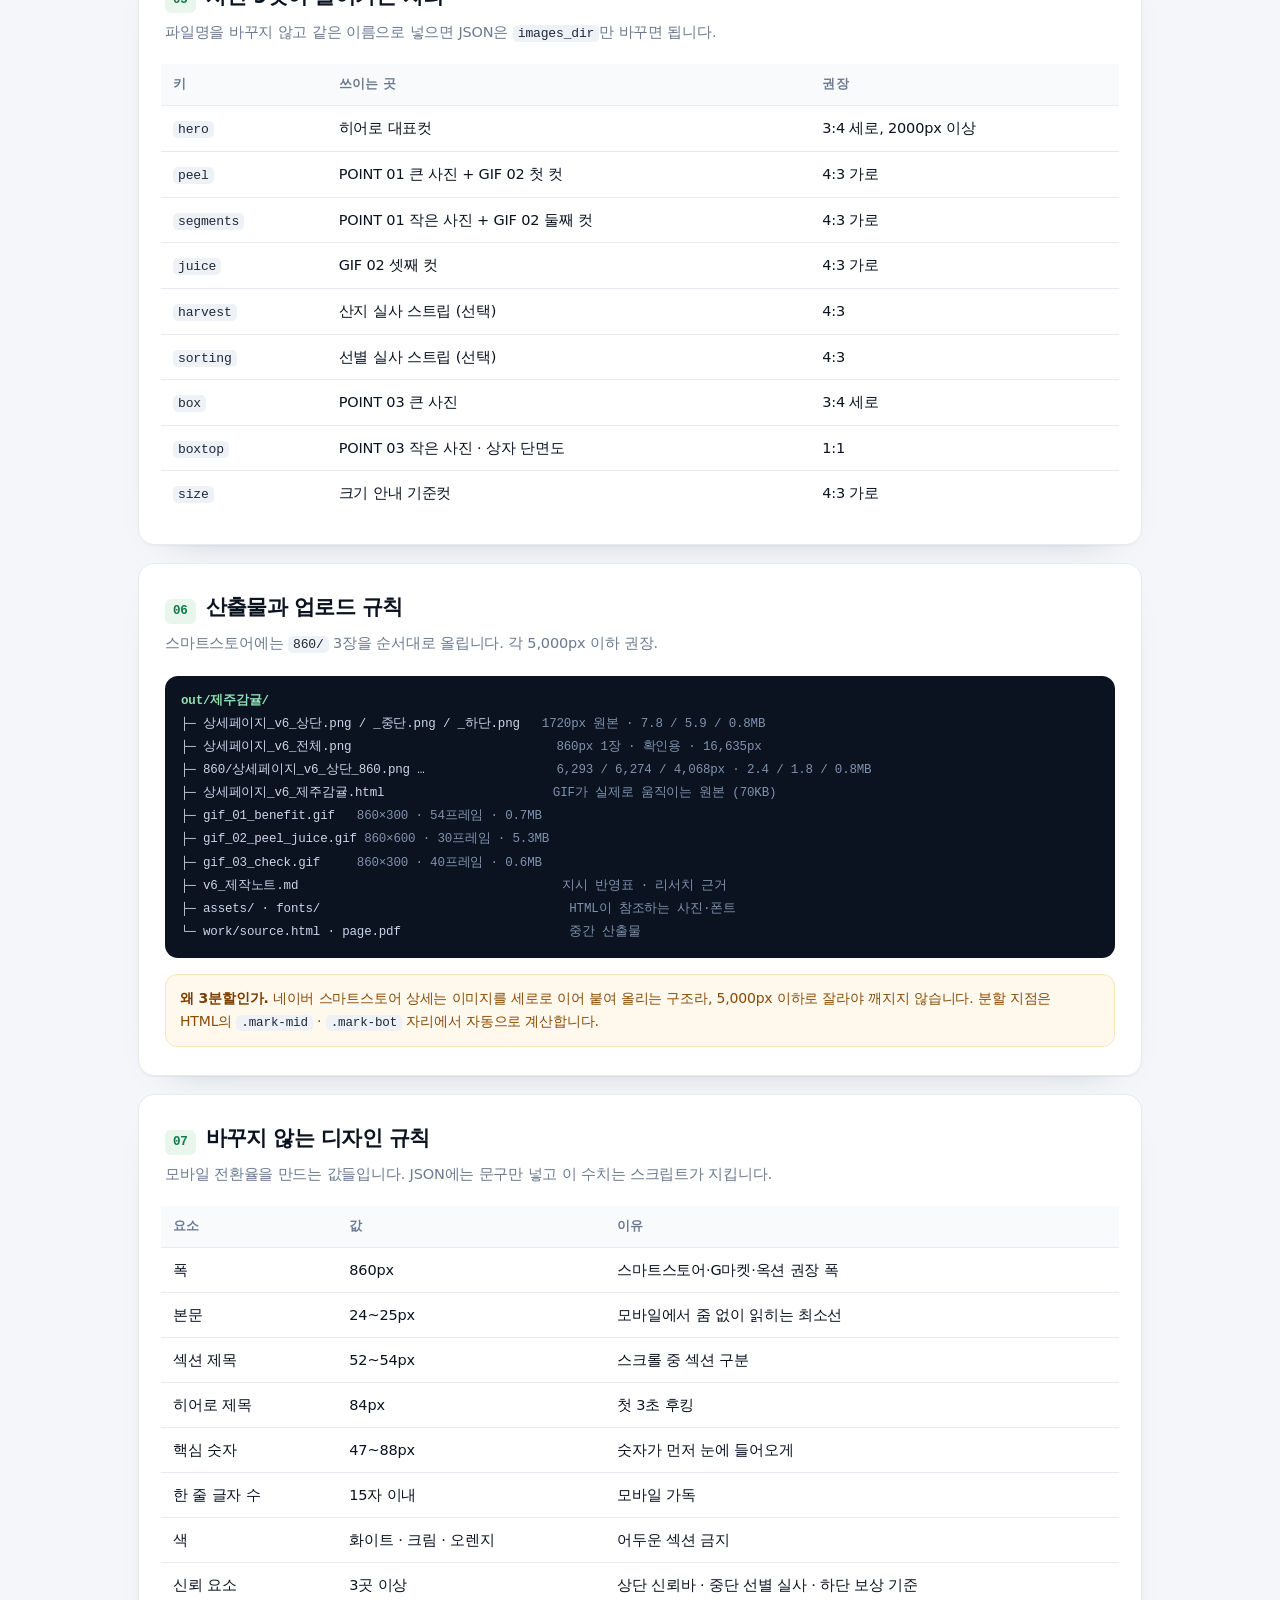
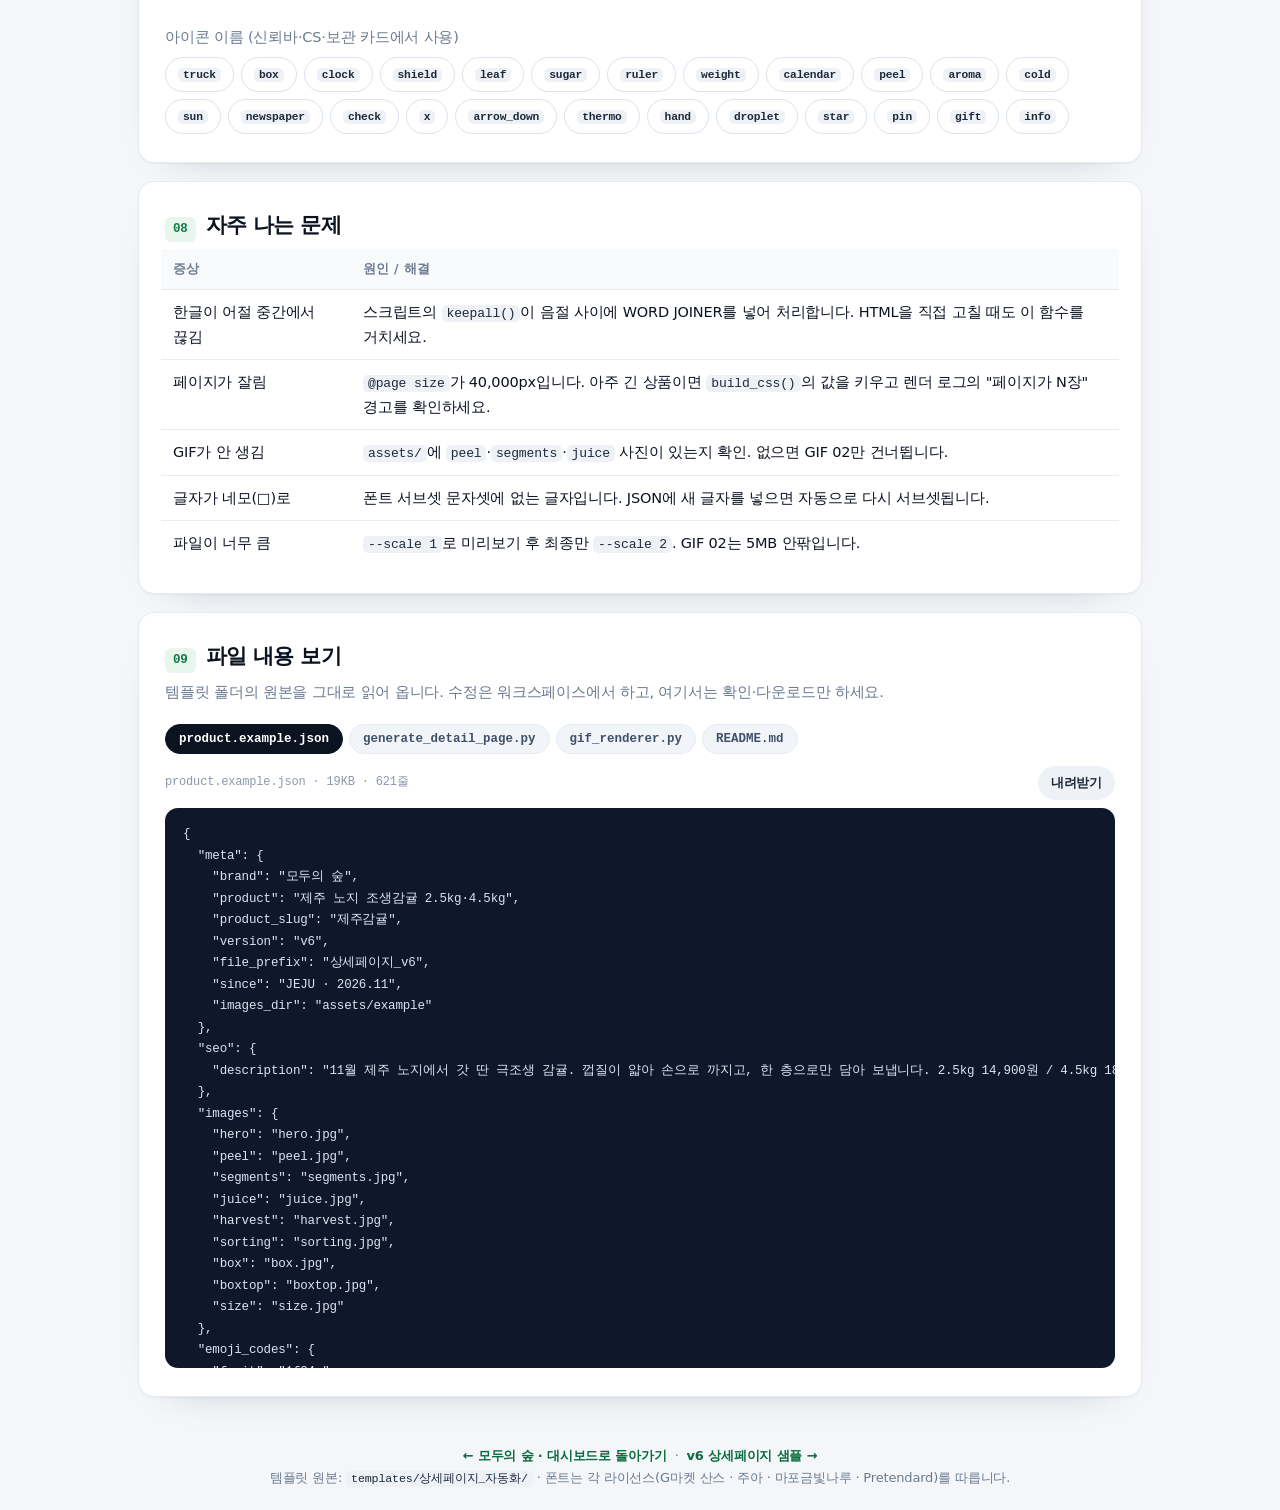
==== commit ae76c512: "fix(samples): 템플릿 페이지 코드 블록 줄바꿈 유지 (white-space:pre)" ====
--- a/samples/template/index.html
+++ b/samples/template/index.html
@@ -73,7 +73,7 @@
     border-radius:5px;padding:2px 7px}
   .arrow{display:flex;align-items:center;justify-content:center;color:#b8c4d4;font-size:18px;font-weight:700}
   @media (max-width:900px){ .arrow{display:none} }
-  .out{margin-top:12px;background:#0b1220;color:#c9d6e8;border-radius:13px;padding:14px 16px;font-family:var(--mono);font-size:12.5px;line-height:1.85;overflow-x:auto}
+  .out{margin-top:12px;background:#0b1220;color:#c9d6e8;border-radius:13px;padding:14px 16px;font-family:var(--mono);font-size:12.5px;line-height:1.85;overflow-x:auto;white-space:pre}
   .out b{color:#8ee0b0;font-weight:600}
 
   /* 표 */
@@ -100,7 +100,7 @@
     font-family:var(--mono);font-size:12.5px;line-height:1.72;margin:0}
   pre.code::-webkit-scrollbar{height:9px;width:9px}
   pre.code::-webkit-scrollbar-thumb{background:#334155;border-radius:9px}
-  .cmd{background:#0b1220;color:#d7e3f4;border-radius:12px;padding:13px 16px;font-family:var(--mono);font-size:13px;overflow-x:auto;line-height:1.8}
+  .cmd{background:#0b1220;color:#d7e3f4;border-radius:12px;padding:13px 16px;font-family:var(--mono);font-size:13px;overflow-x:auto;line-height:1.8;white-space:pre}
   .cmd i{color:#7dd3a0;font-style:normal}
   .cmd span{color:#7f93ad}
   .note{background:#fff8ed;border:1px solid #fde3bd;border-radius:12px;padding:12px 14px;color:#8a4b06;font-size:14px;margin:16px 0 0}
